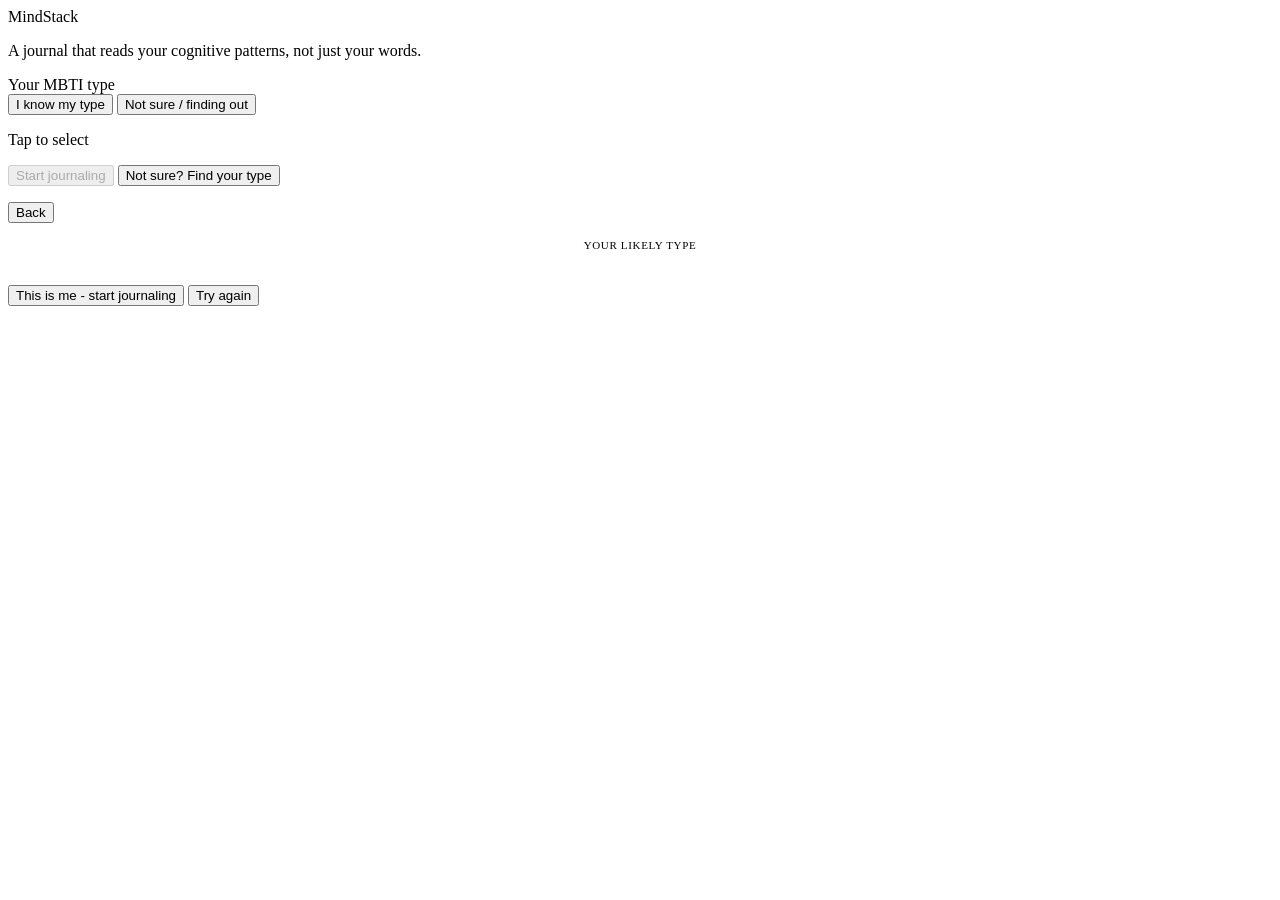
==== App/index.html @ 532a794a "Rename index.html to App/index.html" ====
<!DOCTYPE html>
<html lang="en">
<head>
<meta charset="UTF-8">
<meta name="viewport" content="width=device-width, initial-scale=1.0">
<title>MindStack</title>
<link href="https://fonts.googleapis.com/css2?family=DM+Serif+Display:ital@0;1&family=DM+Sans:opsz,wght@9..40,300;9..40,400;9..40,500&display=swap" rel="stylesheet">
<link rel="stylesheet" href="styles.css">
</head>
<body>
<div class="shell">

<!-- ONBOARD -->
<div id="p-onboard" class="page active">
  <div class="ob-logo serif">MindStack</div>
  <p class="ob-sub">A journal that reads your cognitive patterns, not just your words.</p>
  <div class="ob-lbl">Your MBTI type</div>
  <div class="mode-row">
    <button class="mode-btn active" id="m-know" onclick="setMode('know')">I know my type</button>
    <button class="mode-btn" id="m-unsure" onclick="setMode('unsure')">Not sure / finding out</button>
  </div>
  <div id="sec-know">
    <div class="type-grid" id="tg-know"></div>
    <p class="hint">Tap to select</p>
    <button class="btn-p" id="btn-start" disabled onclick="startApp()">Start journaling</button>
    <button class="btn-g" onclick="setMode('unsure')">Not sure? Find your type</button>
  </div>
  <div id="sec-unsure" style="display:none">
    <p style="font-size:14px;color:var(--text2);margin-bottom:18px;line-height:1.6">Select all the types that sound like you. We will narrow it down.</p>
    <div class="type-grid" id="tg-multi"></div>
    <p class="hint" id="multi-hint">Select one or more</p>
    <button class="btn-p" id="btn-quiz" disabled onclick="startQuiz()">Find my type</button>
    <button class="btn-g" onclick="setMode('know')">I know my type</button>
  </div>
</div>

<!-- QUIZ -->
<div id="p-quiz" class="page">
  <div class="quiz-prog" id="quiz-prog"></div>
  <div class="quiz-q serif" id="quiz-q"></div>
  <p class="quiz-sub" id="quiz-sub"></p>
  <div class="quiz-opts" id="quiz-opts"></div>
  <button class="btn-g" onclick="showPage('p-onboard')">Back</button>
</div>

<!-- RESULT -->
<div id="p-result" class="page">
  <div style="text-align:center;padding:16px 0 24px">
    <div style="font-size:11px;font-weight:500;color:var(--text3);letter-spacing:.06em;text-transform:uppercase;margin-bottom:10px">Your likely type</div>
    <div class="result-type serif" id="res-type"></div>
    <p style="font-size:14px;color:var(--text2);line-height:1.6;max-width:300px;margin:0 auto" id="res-desc"></p>
  </div>
  <div class="card" id="res-stack"></div>
  <button class="btn-p" onclick="startApp()">This is me - start journaling</button>
  <button class="btn-g" onclick="showPage('p-onboard')">Try again</button>
</div>

<!-- MAIN APP -->
<div id="main-app" style="display:none">

  <!-- JOURNAL -->
  <div id="tab-journal" class="page">
    <div class="stat-row">
      <div class="stat"><div class="stat-num" id="s-streak">0</div><div class="stat-lbl">day streak</div></div>
      <div class="stat"><div class="stat-num" id="s-entries">0</div><div class="stat-lbl">entries</div></div>
      <div class="stat"><div class="stat-num" id="s-type">--</div><div class="stat-lbl">your type</div></div>
    </div>
    <div class="card">
      <div class="c-lbl">This week</div>
      <div class="streak-row" id="streak-row"></div>
    </div>
    <div class="card">
      <div class="j-mode-row">
        <button class="j-mode-btn active" id="jm-write" onclick="setJMode('write')">Free write</button>
        <button class="j-mode-btn" id="jm-scenario" onclick="setJMode('scenario')">Walk me through it</button>
      </div>
      <div id="jv-write">
        <textarea id="entry-input" placeholder="Write anything - what is on your mind, something that felt off, a situation you are turning over..."></textarea>
        <div class="toggle-row">
          <label class="tog"><input type="checkbox" id="excl-tog"><span class="t-sl"></span></label>
          <span class="tog-lbl">Exclude from AI - keep this private</span>
        </div>
        <button class="btn-p" style="margin-top:12px" id="btn-submit" onclick="submitFreeWrite()">Get insight</button>
      </div>
      <div id="jv-scenario" style="display:none">
        <div class="sc-step">
          <div class="sc-num">Step 1 - What happened</div>
          <div class="sc-q">Describe the situation plainly. Do not interpret it yet - just what occurred.</div>
          <textarea class="sc-input" id="sc-1" placeholder="e.g. I had a conversation and it went differently than I expected..."></textarea>
        </div>
        <div class="sc-step">
          <div class="sc-num">Step 2 - Your reaction</div>
          <div class="sc-q">What was your immediate internal response? What did you feel or think first?</div>
          <textarea class="sc-input" id="sc-2" placeholder="e.g. I felt defensive, I went quiet, I could not stop thinking about it..."></textarea>
        </div>
        <div class="sc-step">
          <div class="sc-num">Step 3 - What you want</div>
          <div class="sc-q">What outcome are you actually looking for - resolution, clarity, to be heard, to move on?</div>
          <textarea class="sc-input" id="sc-3" placeholder="e.g. I just want to understand why it bothered me..."></textarea>
        </div>
        <div class="toggle-row">
          <label class="tog"><input type="checkbox" id="excl-tog-sc"><span class="t-sl"></span></label>
          <span class="tog-lbl">Exclude from AI - keep this private</span>
        </div>
        <button class="btn-p" style="margin-top:12px" id="btn-scenario" onclick="submitScenario()">Analyse this situation</button>
      </div>
    </div>
    <div id="insight-out"></div>
  </div>

  <!-- LEARN -->
  <div id="tab-learn" class="page" style="display:none">
    <div class="sec-title serif" id="learn-title"></div>
    <p class="sec-sub">Understand your wiring and the system underneath all types.</p>
    <div class="learn-tabs">
      <button class="l-tab active" onclick="setLearnTab('stack')">Your stack</button>
      <button class="l-tab" onclick="setLearnTab('glossary')">Functions</button>
      <button class="l-tab" onclick="setLearnTab('growth')">Growth</button>
    </div>
    <div id="lv-stack"></div>
    <div id="lv-glossary" style="display:none"></div>
    <div id="lv-growth" style="display:none"></div>
  </div>

  <!-- EXPLORE -->
  <div id="tab-explore" class="page" style="display:none">
    <div class="sec-title serif">Explore types</div>
    <p class="sec-sub">See any type from any perspective.</p>

    <div class="card" style="margin-bottom:12px">
      <div class="c-lbl" style="margin-bottom:6px">Viewing as</div>
      <p style="font-size:12px;color:var(--text3);margin-bottom:10px">Switch perspective to see how different types read each other.</p>
      <div class="viewer-dropdown-wrap">
        <select class="viewer-select" id="viewer-select" onchange="onViewerChange(this.value)"></select>
        <div class="viewer-select-arrow">&#9660;</div>
      </div>
    </div>

    <div class="c-lbl" style="margin-bottom:8px;padding:0 2px">Viewing</div>
    <div class="ex-grid" id="ex-type-grid"></div>
    <div id="ex-detail"></div>
  </div>

  <!-- HISTORY -->
  <div id="tab-history" class="page" style="display:none">
    <div class="sec-title serif">History</div>
    <p class="sec-sub">Your month at a glance.</p>
    <div class="card">
      <div class="c-lbl" id="month-lbl"></div>
      <div class="month-grid" id="month-grid"></div>
      <div class="legend">
        <span><span class="l-dot" style="background:var(--purple-l);border:.5px solid var(--purple-m)"></span>AI insight</span>
        <span><span class="l-dot" style="background:var(--green-l);border:.5px solid #7DC4A0"></span>Private</span>
      </div>
    </div>
    <div id="entries-list"></div>
  </div>

  <!-- PATTERNS -->
  <div id="tab-dashboard" class="page" style="display:none">
    <div class="sec-title serif">Patterns</div>
    <p class="sec-sub">What keeps showing up in your entries.</p>
    <div class="card" style="margin-bottom:10px">
      <div class="c-lbl">Themes this month</div>
      <div id="theme-bars"></div>
    </div>
    <div class="card" style="margin-bottom:10px">
      <div class="c-lbl">Recurring situations</div>
      <div id="pattern-rows"></div>
    </div>
    <div class="card" style="margin-bottom:10px">
      <div class="c-lbl">Types in your life</div>
      <p style="font-size:12px;color:var(--text3);margin-bottom:10px">People who come up often in your entries. Tap "Get insight" to see how you two tend to connect - based only on what you've actually written.</p>
      <div id="people-list"></div>
    </div>
    <div class="card" style="margin-bottom:10px">
      <div class="c-lbl">Words you return to</div>
      <div id="word-chips" style="padding-top:4px"></div>
    </div>
    <div class="card">
      <div class="c-lbl">Your type's recurring blind spot</div>
      <p id="blind-spot" style="font-size:14px;line-height:1.75;color:var(--text)"></p>
    </div>
  </div>

  <!-- SIGN OUT -->
  <div id="tab-signout" class="page" style="display:none">
    <div style="display:flex;flex-direction:column;align-items:center;padding:48px 0 32px">
      <div class="ob-logo serif" style="margin-bottom:8px">MindStack</div>
      <p style="font-size:14px;color:var(--text2);text-align:center;line-height:1.65;max-width:280px;margin-bottom:32px">Switch types, retake the quiz, or explore from a different perspective. Your journal entries stay saved on this device.</p>
      <div style="background:var(--surface2);border-radius:var(--rs);padding:14px 20px;margin-bottom:28px;text-align:center;width:100%">
        <div style="font-size:11px;font-weight:500;color:var(--text3);letter-spacing:.06em;text-transform:uppercase;margin-bottom:6px">Current type</div>
        <div class="serif" id="so-type" style="font-size:40px;color:var(--purple)"></div>
      </div>
      <button class="btn-p" onclick="signOut()">Choose a new type</button>
    </div>
  </div>

</div>
</div>

<nav class="nav" id="main-nav" style="display:none">
  <button class="nav-item active" onclick="switchTab('journal')"><div class="nav-dot"></div>Journal</button>
  <button class="nav-item" onclick="switchTab('learn')"><div class="nav-dot"></div>Learn</button>
  <button class="nav-item" onclick="switchTab('explore')"><div class="nav-dot"></div>Explore</button>
  <button class="nav-item" onclick="switchTab('history')"><div class="nav-dot"></div>History</button>
  <button class="nav-item" onclick="switchTab('dashboard')"><div class="nav-dot"></div>Patterns</button>
  <button class="nav-item" onclick="switchTab('signout')"><div class="nav-dot"></div>Sign out</button>
</nav>

<script src="data.js"></script>
<script src="app.js"></script>
</body>
</html>
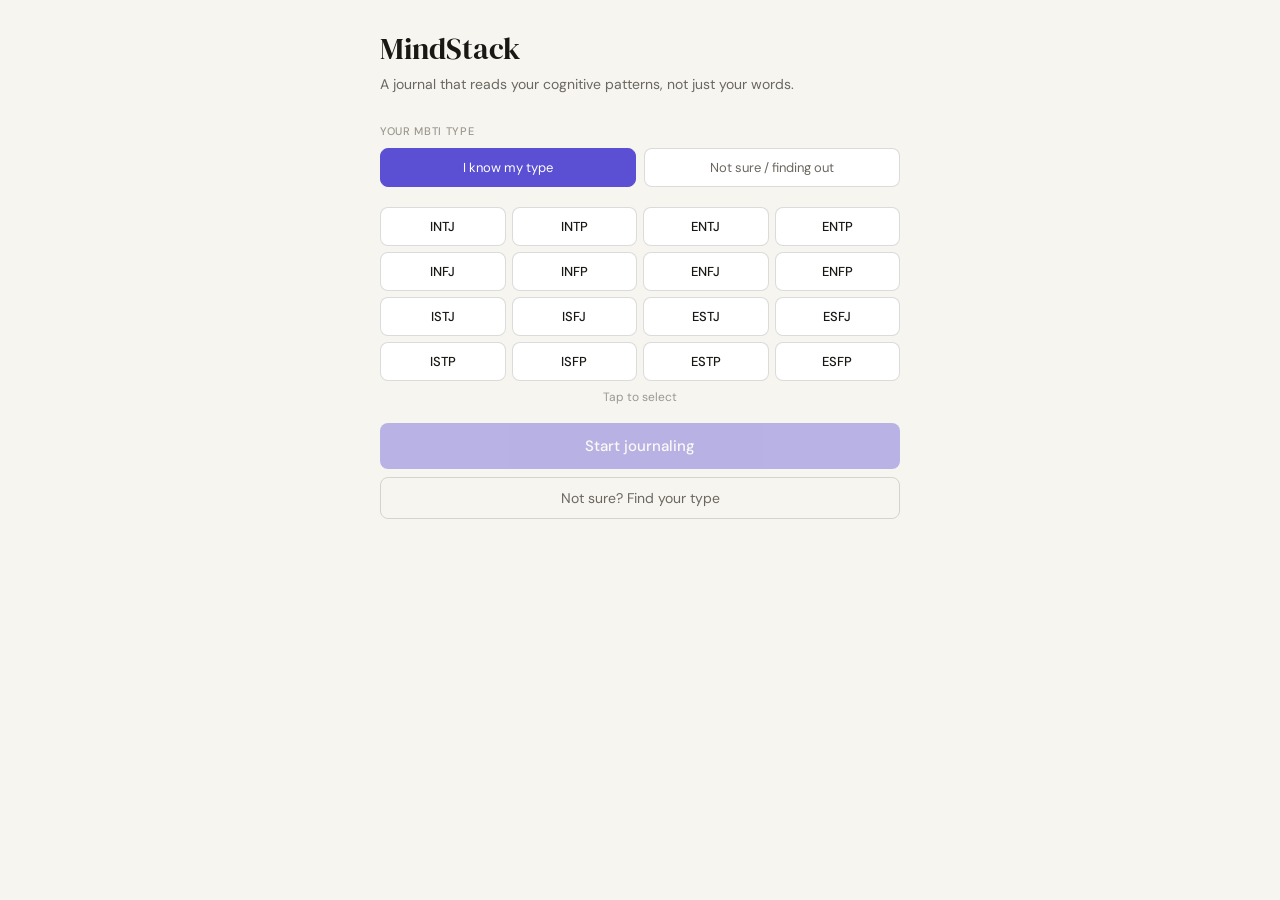
==== commit 239e4054: "Add feedback.js script to index.html" ====
--- a/App/index.html
+++ b/App/index.html
@@ -210,5 +210,6 @@
 
 <script src="data.js"></script>
 <script src="app.js"></script>
+<script src="feedback.js"></script>
 </body>
 </html>
--- a/App/styles.css
+++ b/App/styles.css
@@ -0,0 +1,149 @@
+:root{--bg:#F7F5F0;--surface:#FFF;--surface2:#F0EDE6;--border:rgba(0,0,0,.08);--border2:rgba(0,0,0,.14);--text:#1A1814;--text2:#6B6760;--text3:#9B9890;--purple:#5B4FD4;--purple-l:#EAE8FA;--purple-m:#9B94E8;--green:#2D7A4F;--green-l:#E8F5EE;--amber:#B85C0A;--amber-l:#FDF0E6;--blue:#1A5FA8;--blue-l:#E6F0FA;--red:#C13030;--red-l:#FAE8E8;--r:12px;--rs:8px;}
+*{box-sizing:border-box;margin:0;padding:0}
+body{font-family:'DM Sans',sans-serif;background:var(--bg);color:var(--text);min-height:100vh}
+.serif{font-family:'DM Serif Display',serif}
+.shell{max-width:560px;margin:0 auto;padding:0 20px 88px}
+.page{display:none;padding-top:28px;animation:fadeUp .22s ease}
+.page.active{display:block}
+@keyframes fadeUp{from{opacity:0;transform:translateY(8px)}to{opacity:1;transform:translateY(0)}}
+.ob-logo{font-family:'DM Serif Display',serif;font-size:30px;margin-bottom:4px}
+.ob-sub{font-size:14px;color:var(--text2);margin-bottom:28px;line-height:1.65}
+.ob-lbl{font-size:11px;font-weight:500;color:var(--text3);letter-spacing:.06em;text-transform:uppercase;margin-bottom:10px}
+.mode-row{display:flex;gap:8px;margin-bottom:20px}
+.mode-btn{flex:1;padding:10px;font-size:13px;font-family:'DM Sans',sans-serif;border:.5px solid var(--border2);border-radius:var(--rs);background:var(--surface);color:var(--text2);cursor:pointer;transition:all .15s}
+.mode-btn.active{background:var(--purple);color:#fff;border-color:var(--purple)}
+.type-grid{display:grid;grid-template-columns:repeat(4,1fr);gap:6px;margin-bottom:8px}
+.type-btn{background:var(--surface);border:.5px solid var(--border2);border-radius:var(--rs);padding:10px 4px;font-size:13px;font-weight:500;color:var(--text);cursor:pointer;text-align:center;font-family:'DM Sans',sans-serif;transition:all .15s}
+.type-btn:hover{border-color:var(--purple-m);color:var(--purple)}
+.type-btn.sel{background:var(--purple-l);border-color:var(--purple);color:var(--purple)}
+.hint{font-size:12px;color:var(--text3);text-align:center;margin-bottom:18px}
+.btn-p{background:var(--purple);color:#fff;border:none;border-radius:var(--rs);padding:13px 24px;font-size:15px;font-weight:500;font-family:'DM Sans',sans-serif;cursor:pointer;width:100%;transition:background .15s}
+.btn-p:hover{background:#4A3FC0}
+.btn-p:disabled{opacity:.4;cursor:not-allowed}
+.btn-g{background:transparent;border:.5px solid var(--border2);border-radius:var(--rs);padding:11px 20px;font-size:14px;font-family:'DM Sans',sans-serif;color:var(--text2);cursor:pointer;width:100%;margin-top:8px;transition:all .15s}
+.btn-g:hover{background:var(--surface2)}
+.quiz-prog{display:flex;gap:4px;margin-bottom:22px}
+.q-pip{flex:1;height:3px;border-radius:2px;background:var(--border)}
+.q-pip.done{background:var(--purple)}
+.q-pip.cur{background:var(--purple-m)}
+.quiz-q{font-family:'DM Serif Display',serif;font-size:22px;line-height:1.3;margin-bottom:6px}
+.quiz-sub{font-size:14px;color:var(--text2);margin-bottom:24px}
+.quiz-opts{display:flex;flex-direction:column;gap:8px;margin-bottom:24px}
+.q-opt{background:var(--surface);border:.5px solid var(--border2);border-radius:var(--r);padding:15px;font-size:14px;font-family:'DM Sans',sans-serif;color:var(--text);cursor:pointer;text-align:left;line-height:1.5;transition:all .15s}
+.q-opt:hover{border-color:var(--purple-m)}
+.q-opt.sel{background:var(--purple-l);border-color:var(--purple);color:var(--purple)}
+.result-type{font-family:'DM Serif Display',serif;font-size:56px;color:var(--purple);margin-bottom:8px}
+.nav{position:fixed;bottom:0;left:0;right:0;background:var(--surface);border-top:.5px solid var(--border);display:flex;z-index:100}
+.nav-item{flex:1;padding:11px 4px 15px;font-size:10px;font-weight:500;color:var(--text3);cursor:pointer;text-align:center;letter-spacing:.03em;text-transform:uppercase;border:none;background:transparent;font-family:'DM Sans',sans-serif;transition:color .15s}
+.nav-item.active{color:var(--purple)}
+.nav-dot{width:4px;height:4px;border-radius:50%;background:var(--purple);margin:0 auto 5px;opacity:0;transition:opacity .15s}
+.nav-item.active .nav-dot{opacity:1}
+.card{background:var(--surface);border:.5px solid var(--border);border-radius:var(--r);padding:18px;margin-bottom:10px}
+.c-lbl{font-size:11px;font-weight:500;color:var(--text3);letter-spacing:.06em;text-transform:uppercase;margin-bottom:10px}
+.sec-title{font-family:'DM Serif Display',serif;font-size:22px;margin-bottom:4px;padding-top:4px}
+.sec-sub{font-size:14px;color:var(--text2);margin-bottom:18px;line-height:1.6}
+.stat-row{display:grid;grid-template-columns:1fr 1fr 1fr;gap:8px;margin-bottom:10px}
+.stat{background:var(--surface2);border-radius:var(--rs);padding:13px 10px;text-align:center}
+.stat-num{font-family:'DM Serif Display',serif;font-size:26px}
+.stat-lbl{font-size:11px;color:var(--text3);margin-top:2px}
+.streak-row{display:flex;gap:5px}
+.s-dot{width:34px;height:34px;border-radius:50%;border:.5px solid var(--border2);background:var(--surface2);display:flex;align-items:center;justify-content:center;font-size:11px;color:var(--text3);font-weight:500}
+.s-dot.done{background:var(--purple);border-color:var(--purple);color:#fff;font-size:13px}
+.s-dot.today{border:2px solid var(--purple);color:var(--purple);font-weight:600}
+.j-mode-row{display:flex;gap:0;background:var(--surface2);border-radius:var(--rs);padding:3px;margin-bottom:14px}
+.j-mode-btn{flex:1;padding:8px;font-size:13px;font-weight:500;font-family:'DM Sans',sans-serif;border:none;border-radius:6px;background:transparent;color:var(--text3);cursor:pointer;transition:all .18s}
+.j-mode-btn.active{background:var(--surface);color:var(--text);box-shadow:0 1px 3px rgba(0,0,0,.08)}
+textarea{width:100%;border:.5px solid var(--border2);border-radius:var(--rs);padding:14px;font-size:15px;font-family:'DM Sans',sans-serif;color:var(--text);background:var(--surface);resize:none;min-height:110px;outline:none;line-height:1.6}
+textarea:focus{border-color:var(--purple-m)}
+.toggle-row{display:flex;align-items:center;gap:10px;margin-top:11px}
+.tog{position:relative;width:38px;height:22px;cursor:pointer;flex-shrink:0}
+.tog input{opacity:0;width:0;height:0}
+.t-sl{position:absolute;inset:0;background:var(--surface2);border-radius:22px;border:.5px solid var(--border2);transition:.2s}
+.t-sl:before{content:'';position:absolute;width:16px;height:16px;left:3px;top:3px;background:var(--text3);border-radius:50%;transition:.2s}
+input:checked+.t-sl{background:var(--green-l);border-color:var(--green)}
+input:checked+.t-sl:before{transform:translateX(16px);background:var(--green)}
+.tog-lbl{font-size:13px;color:var(--text2)}
+.sc-step{background:var(--surface2);border-radius:var(--rs);padding:14px;margin-bottom:8px}
+.sc-num{font-size:11px;font-weight:500;color:var(--text3);letter-spacing:.05em;text-transform:uppercase;margin-bottom:6px}
+.sc-q{font-size:14px;color:var(--text);line-height:1.55;margin-bottom:10px}
+.sc-input{width:100%;border:.5px solid var(--border2);border-radius:var(--rs);padding:10px 12px;font-size:14px;font-family:'DM Sans',sans-serif;color:var(--text);background:var(--surface);outline:none;resize:none;min-height:60px;line-height:1.5}
+.sc-input:focus{border-color:var(--purple-m)}
+.insight-card{background:var(--purple-l);border:.5px solid var(--purple-m);border-radius:var(--r);padding:18px;margin-top:10px}
+.insight-card p{font-size:14px;color:#2D2580;line-height:1.75}
+.insight-hdr{font-size:11px;font-weight:500;color:var(--purple);letter-spacing:.06em;text-transform:uppercase;margin-bottom:10px}
+.private-card{background:var(--green-l);border:.5px solid #7DC4A0;border-radius:var(--rs);padding:13px;margin-top:10px;font-size:13px;color:var(--green)}
+.learn-tabs{display:flex;gap:0;background:var(--surface2);border-radius:var(--rs);padding:3px;margin-bottom:18px}
+.l-tab{flex:1;padding:8px 4px;font-size:12px;font-weight:500;font-family:'DM Sans',sans-serif;border:none;border-radius:6px;background:transparent;color:var(--text3);cursor:pointer;transition:all .18s;text-align:center}
+.l-tab.active{background:var(--surface);color:var(--text);box-shadow:0 1px 3px rgba(0,0,0,.08)}
+.fn-card{background:var(--surface);border:.5px solid var(--border);border-radius:var(--r);padding:18px;margin-bottom:10px}
+.fn-badge{display:inline-block;font-size:11px;font-weight:500;padding:3px 10px;border-radius:20px;margin-bottom:10px}
+.b-dom{background:var(--purple-l);color:var(--purple)}
+.b-aux{background:var(--blue-l);color:var(--blue)}
+.b-ter{background:var(--green-l);color:var(--green)}
+.b-inf{background:var(--amber-l);color:var(--amber)}
+.fn-name{font-family:'DM Serif Display',serif;font-size:17px;margin-bottom:12px}
+.fn-sec{margin-bottom:10px}
+.fn-sec-lbl{font-size:11px;font-weight:500;color:var(--text3);text-transform:uppercase;letter-spacing:.06em;margin-bottom:3px}
+.fn-sec p{font-size:13px;color:var(--text);line-height:1.65}
+.fn-watch{font-size:13px;color:var(--text2);line-height:1.65;font-style:italic}
+.gloss-fn{background:var(--surface);border:.5px solid var(--border);border-radius:var(--r);padding:18px;margin-bottom:10px}
+.gloss-symbol{font-family:'DM Serif Display',serif;font-size:28px;color:var(--purple);margin-bottom:4px}
+.gloss-name{font-size:15px;font-weight:500;margin-bottom:8px}
+.gloss-body{font-size:13px;color:var(--text2);line-height:1.7;margin-bottom:10px}
+.pos-row{display:flex;flex-direction:column;gap:6px}
+.pos-item{display:flex;gap:8px;align-items:flex-start}
+.pos-badge{font-size:10px;font-weight:500;padding:2px 8px;border-radius:20px;flex-shrink:0;margin-top:1px}
+.pos-text{font-size:12px;color:var(--text2);line-height:1.55}
+.ex-grid{display:grid;grid-template-columns:repeat(4,1fr);gap:6px;margin-bottom:18px}
+.ex-btn{background:var(--surface);border:.5px solid var(--border2);border-radius:var(--rs);padding:10px 4px;font-size:13px;font-weight:500;color:var(--text2);cursor:pointer;text-align:center;font-family:'DM Sans',sans-serif;transition:all .15s}
+.ex-btn:hover{border-color:var(--purple-m);color:var(--purple)}
+.ex-btn.sel{background:var(--purple-l);border-color:var(--purple);color:var(--purple)}
+.month-grid{display:grid;grid-template-columns:repeat(7,1fr);gap:4px;margin-bottom:8px}
+.m-day-lbl{font-size:11px;color:var(--text3);text-align:center;padding-bottom:4px}
+.day-cell{aspect-ratio:1;border-radius:var(--rs);border:.5px solid var(--border);background:var(--surface2);display:flex;align-items:center;justify-content:center;font-size:11px;color:var(--text3)}
+.day-cell.ai{background:var(--purple-l);border-color:var(--purple-m);color:var(--purple)}
+.day-cell.priv{background:var(--green-l);border-color:#7DC4A0;color:var(--green)}
+.day-cell.tod{border:2px solid var(--purple)}
+.legend{display:flex;gap:14px;font-size:12px;color:var(--text3);margin-top:6px}
+.legend span{display:flex;align-items:center;gap:5px}
+.l-dot{width:10px;height:10px;border-radius:2px}
+.entry-row{background:var(--surface);border:.5px solid var(--border);border-radius:var(--rs);padding:13px;margin-bottom:8px;cursor:pointer}
+.e-date{font-size:12px;color:var(--text3);margin-bottom:4px}
+.e-preview{font-size:13px;color:var(--text);line-height:1.5;white-space:nowrap;overflow:hidden;text-overflow:ellipsis}
+.e-tag{display:inline-block;font-size:11px;padding:2px 8px;border-radius:20px;margin-top:5px}
+.tag-ai{background:var(--purple-l);color:var(--purple)}
+.tag-priv{background:var(--green-l);color:var(--green)}
+.bar-row{display:flex;align-items:center;gap:10px;margin-bottom:9px}
+.bar-lbl{font-size:13px;color:var(--text2);width:120px;flex-shrink:0}
+.bar-track{flex:1;height:6px;background:var(--surface2);border-radius:3px;overflow:hidden}
+.bar-fill{height:100%;border-radius:3px;background:var(--purple)}
+.bar-val{font-size:12px;color:var(--text3);width:32px;text-align:right}
+.pat-row{display:flex;align-items:center;gap:12px;padding:13px 0;border-bottom:.5px solid var(--border)}
+.pat-row:last-child{border:none}
+.pat-icon{width:36px;height:36px;border-radius:50%;display:flex;align-items:center;justify-content:center;font-size:15px;flex-shrink:0}
+.pat-lbl{font-size:14px;font-weight:500}
+.pat-sub{font-size:12px;color:var(--text3);margin-top:2px}
+.chip{display:inline-block;background:var(--surface2);border:.5px solid var(--border2);border-radius:20px;padding:5px 12px;font-size:13px;color:var(--text2);margin:0 4px 6px 0}
+.loader{display:inline-flex;gap:4px}
+.loader span{width:5px;height:5px;border-radius:50%;background:var(--purple);animation:ld 1s infinite}
+.loader span:nth-child(2){animation-delay:.15s}
+.loader span:nth-child(3){animation-delay:.3s}
+@keyframes ld{0%,60%,100%{transform:translateY(0)}30%{transform:translateY(-5px)}}
+.growth-point{display:flex;gap:10px;margin-bottom:10px}
+.growth-dot{width:6px;height:6px;border-radius:50%;flex-shrink:0;margin-top:7px}
+.growth-text{font-size:13px;color:var(--text);line-height:1.65}
+.empty-note{font-size:13px;color:var(--text3);text-align:center;padding:20px 0}
+.person-card{background:var(--surface2);border-radius:var(--rs);padding:14px;margin-bottom:8px}
+.person-top{display:flex;justify-content:space-between;align-items:flex-start;gap:8px;margin-bottom:10px}
+.person-name{font-size:14px;font-weight:500;color:var(--text)}
+.person-meta{font-size:12px;color:var(--text3);margin-top:2px}
+.person-type-select{font-size:12px;font-family:'DM Sans',sans-serif;border:.5px solid var(--border2);border-radius:6px;padding:4px 8px;background:var(--surface);color:var(--text2);flex-shrink:0}
+.person-insight{font-size:13px;color:var(--text);line-height:1.65;margin-top:10px;padding-top:10px;border-top:.5px solid var(--border)}
+.btn-mini{background:var(--purple);color:#fff;border:none;border-radius:6px;padding:6px 12px;font-size:12px;font-family:'DM Sans',sans-serif;cursor:pointer}
+.btn-mini:disabled{opacity:.5;cursor:not-allowed}
+/* Viewer dropdown (Explore tab perspective switch) */
+.viewer-dropdown-wrap{position:relative;display:inline-block;width:100%}
+.viewer-select{width:100%;appearance:none;-webkit-appearance:none;background:var(--surface);border:.5px solid var(--border2);border-radius:var(--rs);padding:11px 36px 11px 14px;font-size:14px;font-weight:500;font-family:'DM Sans',sans-serif;color:var(--text);cursor:pointer;outline:none;transition:border-color .15s}
+.viewer-select:focus{border-color:var(--purple-m)}
+.viewer-select option{font-weight:400}
+.viewer-select-arrow{position:absolute;right:12px;top:50%;transform:translateY(-50%);font-size:10px;color:var(--text3);pointer-events:none}
